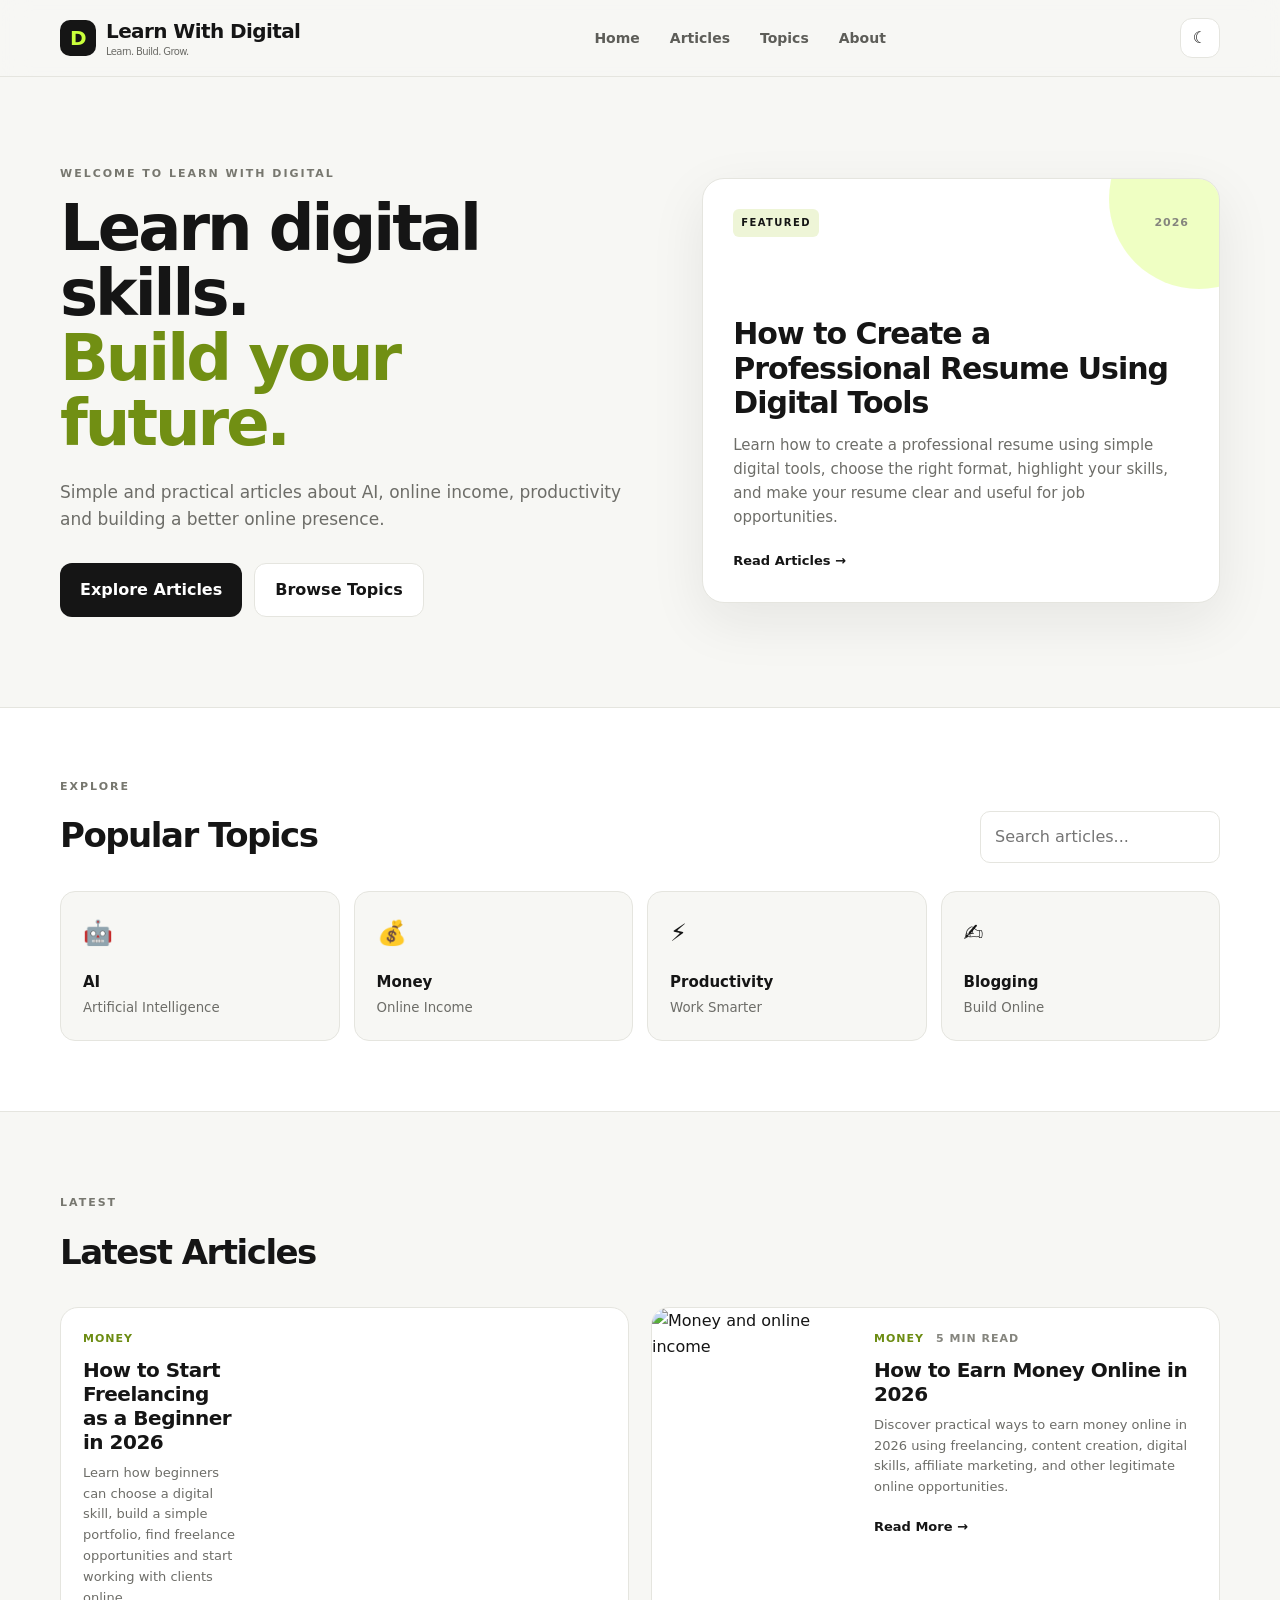
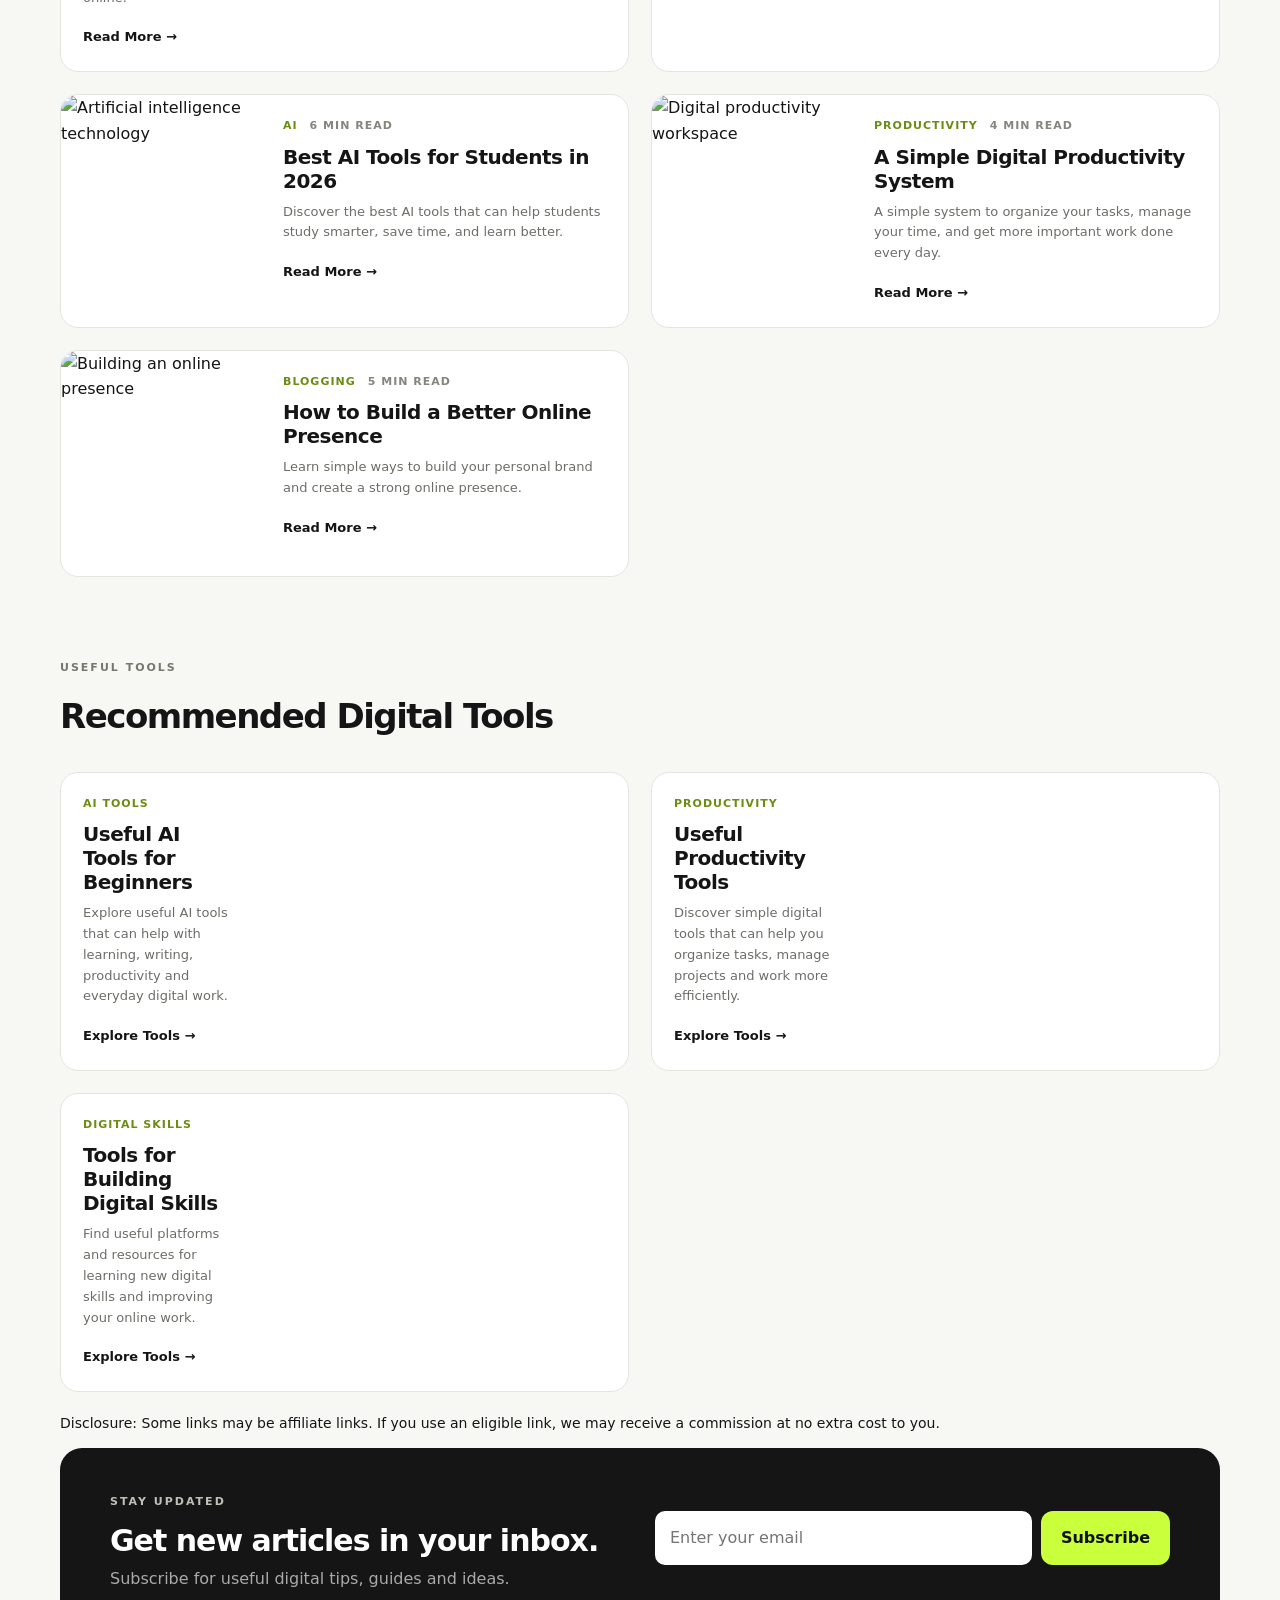
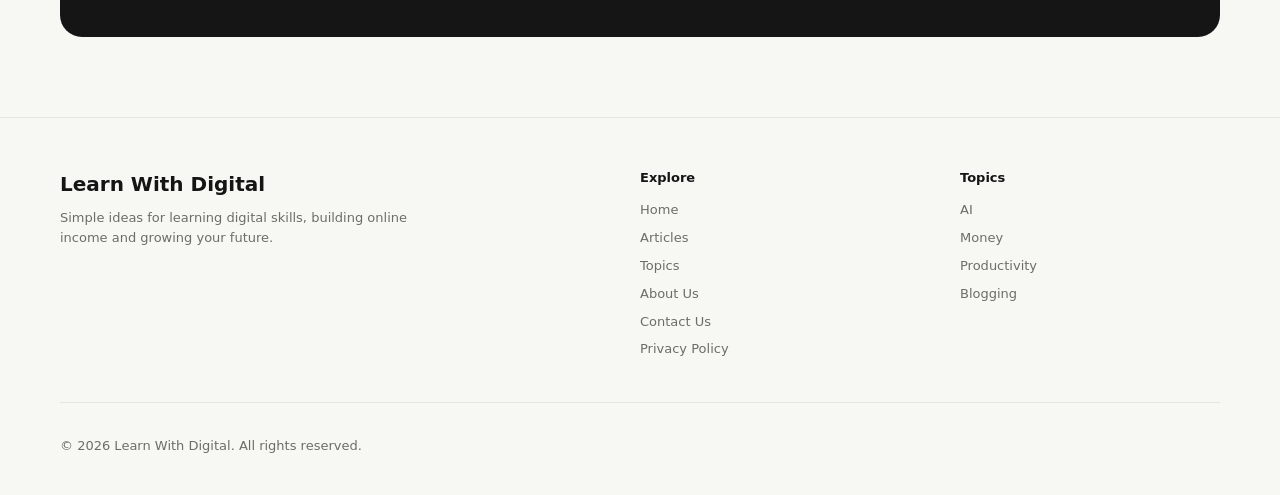
==== index.html @ 9a229167 "Update index.html" ====
<!DOCTYPE html>
<html lang="en">
<head>
  <meta charset="UTF-8" />
  <meta name="viewport" content="width=device-width, initial-scale=1.0" />

  <title>Learn With Digital - AI, Blogging, Online Earning & Digital Skills</title>
  <meta name="description" content="Learn With Digital shares practical guides on AI tools, online earning, freelancing, blogging, productivity and useful digital skills for beginners.">
  <meta name="robots" content="index, follow">
    

  <link rel="stylesheet" href="style.css" />
</head>

<body>

  <!-- HEADER -->
  <header class="site-header">
    <div class="container header-inner">

      <a href="#" class="brand">
        <span class="logo-mark">D</span>

        <span class="brand-text">
          <span class="brand-name">Learn With Digital</span>
          <span class="brand-sub">Learn. Build. Grow.</span>
        </span>
      </a>

      <nav class="nav" id="mainNav">
        <a href="#home">Home</a>
        <a href="#articles">Articles</a>
        <a href="#topics">Topics</a>
        <a href="about.html/about.html">About</a>
      </nav>

      <div class="header-actions">
        <button id="themeBtn" class="icon-btn" type="button" aria-label="Toggle dark mode">
          ☾
        </button>

        <button
          id="menuBtn"
          class="menu-btn"
          type="button"
          aria-label="Open menu"
          aria-expanded="false"
        >
          ☰
        </button>
      </div>

    </div>
  </header>


  <main>

    <!-- HERO -->
    <section class="hero" id="home">
      <div class="container hero-grid">

        <div class="hero-content">
          <span class="eyebrow">WELCOME TO LEARN WITH DIGITAL</span>

          <h1>
            Learn digital skills.
            <span>Build your future.</span>
          </h1>

          <p>
            Simple and practical articles about AI, online income,
            productivity and building a better online presence.
          </p>

          <div class="hero-actions">
            <a href="#articles" class="btn">Explore Articles</a>
            <a href="#topics" class="btn btn-secondary">Browse Topics</a>
          </div>
        </div>

        <!-- FEATURED ARTICLE -->
        <article class="featured">

          <div class="featured-top">
            <span class="tag">FEATURED</span>
            <span class="meta">2026</span>
          </div>

          <div class="featured-body">
          <h2>How to Create a Professional Resume Using Digital Tools</h2>

            <p>
              Learn how to create a professional resume using simple digital tools, choose the right format, highlight your skills, and make your resume clear and useful for job opportunities.
            </p>

            <a href="#" class="read-more" data-title="How to Create a Professional Resume Using Digital Tools">
  Read Articles →
</a>
          </div>

        </article>

      </div>
    </section>


    <!-- POPULAR TOPICS -->
    <section class="popular" id="topics">
      <div class="container">

        <div class="section-head">
          <div>
            <span class="eyebrow">EXPLORE</span>
            <h2>Popular Topics</h2>
          </div>

          <input
            type="search"
            id="searchInput"
            placeholder="Search articles..."
            aria-label="Search articles"
          />
        </div>


        <div class="topic-grid">

          <button class="topic" type="button" data-category="AI">
            <span class="topic-icon">🤖</span>
            <strong>AI</strong>
            <small>Artificial Intelligence</small>
          </button>

          <button class="topic" type="button" data-category="Money">
            <span class="topic-icon">💰</span>
            <strong>Money</strong>
            <small>Online Income</small>
          </button>

          <button class="topic" type="button" data-category="Productivity">
            <span class="topic-icon">⚡</span>
            <strong>Productivity</strong>
            <small>Work Smarter</small>
          </button>

          <button class="topic" type="button" data-category="Blogging">
            <span class="topic-icon">✍</span>
            <strong>Blogging</strong>
            <small>Build Online</small>
          </button>

        </div>

      </div>
    </section>


    <!-- LATEST ARTICLES -->
    <section class="latest" id="articles">
      <div class="container">

        <div class="section-head">
          <div>
            <span class="eyebrow">LATEST</span>
            <h2>Latest Articles</h2>
          </div>
        </div>

 <div class="post-grid">
        <article class="post" data-category="Money" data-title="How to Start Freelancing as a Beginner in 2026">
  <div class="post-body">
    <div class="meta">
      <span>Money</span>
    </div>

    <h3>How to Start Freelancing as a Beginner in 2026</h3>

    <p>
      Learn how beginners can choose a digital skill, build a simple portfolio,
      find freelance opportunities and start working with clients online.
    </p>

    <a href="#" class="read-more" data-title="How to Start Freelancing as a Beginner in 2026">
    Read More →
</a>
  </div>
</article>
          <!-- ARTICLE 1 -->
          <article
            class="post"
            data-category="Money"
            data-title="How to Earn Money Online in 2026"
          >

            <div class="post-cover">
              <img
                src="https://images.unsplash.com/photo-1554224155-6726b3ff858f?auto=format&fit=crop&w=900&q=80"
                alt="Money and online income"
              />
            </div>

            <div class="post-body">

              <div class="meta">
                <span>Money</span>
                <span>5 min read</span>
              </div>

              <h3>How to Earn Money Online in 2026</h3>

              <p>
  Discover practical ways to earn money online in 2026 using
  freelancing, content creation, digital skills, affiliate marketing,
  and other legitimate online opportunities.
</p>

              <a
                href="#"
                class="read-more"
                data-title="How to Earn Money Online in 2026"
              >
                Read More →
              </a>

            </div>
          </article>


          <!-- ARTICLE 2 -->
          <article
            class="post"
            data-category="AI"
            data-title="Best AI Tools for Students in 2026"
          >

            <div class="post-cover">
              <img
                src="https://images.unsplash.com/photo-1677442136019-21780ecad995?auto=format&fit=crop&w=900&q=80"
                alt="Artificial intelligence technology"
              />
            </div>

            <div class="post-body">

              <div class="meta">
                <span>AI</span>
                <span>6 min read</span>
              </div>

              <h3>Best AI Tools for Students in 2026</h3>

              <p>
                Discover the best AI tools that can help students study
                smarter, save time, and learn better.
              </p>

              <a
  href="ai-learning-tools.html"
  class="read-more"
                data-title="Best AI Tools for Students in 2026"
              >
                Read More →
              </a>

            </div>
          </article>


          <!-- ARTICLE 3 -->
          <article
            class="post"
            data-category="Productivity"
            data-title="A Simple Digital Productivity System"
          >

            <div class="post-cover">
              <img
                src="https://images.unsplash.com/photo-1499750310107-5fef28a66643?auto=format&fit=crop&w=900&q=80"
                alt="Digital productivity workspace"
              />
            </div>

            <div class="post-body">

              <div class="meta">
                <span>Productivity</span>
                <span>4 min read</span>
              </div>

              <h3>A Simple Digital Productivity System</h3>

              <p>
                A simple system to organize your tasks, manage your time,
                and get more important work done every day.
              </p>

              <a
                href="#"
                class="read-more"
                data-title="A Simple Digital Productivity System"
              >
                Read More →
              </a>

            </div>
          </article>


          <!-- ARTICLE 4 -->
          <article
            class="post"
            data-category="Blogging"
            data-title="How to Build a Better Online Presence"
          >

            <div class="post-cover">
              <img
                src="https://images.unsplash.com/photo-1556761175-b413da4baf72?auto=format&fit=crop&w=900&q=80"
                alt="Building an online presence"
              />
            </div>

            <div class="post-body">

              <div class="meta">
                <span>Blogging</span>
                <span>5 min read</span>
              </div>

              <h3>How to Build a Better Online Presence</h3>

              <p>
                Learn simple ways to build your personal brand and create
                a strong online presence.
              </p>

              <a
                href="#"
                class="read-more"
                data-title="How to Build a Better Online Presence"
              >
                Read More →
              </a>

            </div>
          </article>

        </div>


        <!-- EMPTY SEARCH RESULT -->
        <div class="empty" id="emptyState" hidden>
          <h3>No articles found</h3>
          <p>Try a different search or choose another topic.</p>
        </div>

      </div>
    </section>

<!-- RECOMMENDED DIGITAL TOOLS -->
    <section class="recommended-tools">
      <div class="container">

        <div class="section-head">
          <div>
            <span class="eyebrow">USEFUL TOOLS</span>
            <h2>Recommended Digital Tools</h2>
          </div>
        </div>

        <div class="post-grid">

          <article class="post">
            <div class="post-body">
              <div class="meta">
                <span>AI Tools</span>
              </div>

              <h3>Useful AI Tools for Beginners</h3>

              <p>
                Explore useful AI tools that can help with learning,
                writing, productivity and everyday digital work.
              </p>

              <a href="#" class="read-more">
                Explore Tools →
              </a>
            </div>
          </article>

          <article class="post">
            <div class="post-body">
              <div class="meta">
                <span>Productivity</span>
              </div>

              <h3>Useful Productivity Tools</h3>

              <p>
                Discover simple digital tools that can help you
                organize tasks, manage projects and work more efficiently.
              </p>

              <a href="#" class="read-more">
                Explore Tools →
              </a>
            </div>
          </article>

          <article class="post">
            <div class="post-body">
              <div class="meta">
                <span>Digital Skills</span>
              </div>

              <h3>Tools for Building Digital Skills</h3>

              <p>
                Find useful platforms and resources for learning
                new digital skills and improving your online work.
              </p>

              <a href="#" class="read-more">
                Explore Tools →
              </a>
            </div>
          </article>

        </div>

        <p style="margin-top:20px; font-size:14px;">
          Disclosure: Some links may be affiliate links. If you use
          an eligible link, we may receive a commission at no extra
          cost to you.
        </p>

      </div>
    </section>
    <!-- NEWSLETTER -->
    <section class="newsletter">
      <div class="container">

        <div class="newsletter-inner">

          <div>
            <span class="eyebrow">STAY UPDATED</span>
            <h2>Get new articles in your inbox.</h2>
            <p>
              Subscribe for useful digital tips, guides and ideas.
            </p>
          </div>

          <form class="newsletter-form" id="subscribeForm">

            <input
              type="email"
              id="emailInput"
              placeholder="Enter your email"
              required
              aria-label="Email address"
            />

            <button type="submit" class="btn">
              Subscribe
            </button>

            <p id="formMessage"></p>

          </form>

        </div>

      </div>
    </section>

  </main>


  <!-- FOOTER -->
  <footer class="site-footer" id="about">
    <div class="container footer-grid">

      <div class="footer-brand">
        <h3>Learn With Digital</h3>
        <p>
          Simple ideas for learning digital skills,
          building online income and growing your future.
        </p>
      </div>

      <div>
  <h4>Explore</h4>
  <a href="#home">Home</a>
  <a href="#articles">Articles</a>
  <a href="#topics">Topics</a>
  <a href="about.html/about.html">About Us</a>
  <a href="contact page/contact.html">Contact Us</a>
  <a href="privacy.html">Privacy Policy</a>
</div>

      <div>
        <h4>Topics</h4>
        <a href="#topics">AI</a>
        <a href="#topics">Money</a>
        <a href="#topics">Productivity</a>
        <a href="#topics">Blogging</a>
      </div>

    </div>

    <div class="container footer-bottom">
      <p>
        © <span id="year"></span> Learn With Digital. All rights reserved.
      </p>
    </div>
  </footer>


  <!-- ARTICLE MODAL -->
  <div
    class="modal"
    id="articleModal"
    aria-hidden="true"
  >

    <div class="modal-card">

      <button
        class="close"
        id="closeModal"
        type="button"
        aria-label="Close article"
      >
        ×
      </button>

      <span class="tag">ARTICLE PREVIEW</span>

      <h2 id="modalTitle"></h2>

      <p id="articleModalContent"></p>

      <p class="modal-note">
        Tip: Keep learning, practice your skills and build something useful.
      </p>

    </div>

  </div>


  <script src="script.js"></script>

</body>
</html>
---- style.css ----
:root {
  --bg: #f7f7f4;
  --surface: #ffffff;
  --text: #151515;
  --muted: #6d6d68;
  --line: #e5e5df;
  --accent: #c9ff3b;
  --accent-dark: #99c900;
  --shadow: 0 18px 55px rgba(25, 25, 20, 0.08);
}

* {
  box-sizing: border-box;
}

html {
  scroll-behavior: smooth;
}

body {
  margin: 0;
  background: var(--bg);
  color: var(--text);
  font-family: Inter, system-ui, sans-serif;
  line-height: 1.6;
}

a {
  text-decoration: none;
  color: inherit;
}

button,
input {
  font: inherit;
}

button {
  color: inherit;
}

.container {
  width: min(1160px, 92%);
  margin: auto;
}


/* =========================
   HEADER
========================= */

.site-header {
  position: sticky;
  top: 0;
  z-index: 20;
  background: rgba(247, 247, 244, 0.9);
  backdrop-filter: blur(14px);
  border-bottom: 1px solid var(--line);
}

.header-inner {
  min-height: 76px;
  display: flex;
  align-items: center;
  justify-content: space-between;
  gap: 28px;
}

.brand {
  display: flex;
  align-items: center;
  gap: 10px;
  font-weight: 800;
  font-size: 20px;
  letter-spacing: -0.6px;
}

.logo-mark {
  display: grid;
  place-items: center;
  width: 36px;
  height: 36px;
  background: var(--text);
  color: var(--accent);
  border-radius: 10px;
  font-weight: 800;
}

.brand-text {
  display: flex;
  flex-direction: column;
  line-height: 1.1;
}

.brand-name {
  font-weight: 800;
}

.brand-sub {
  color: var(--muted);
  font-size: 10px;
  font-weight: 500;
  margin-top: 4px;
}

.nav {
  display: flex;
  align-items: center;
  gap: 30px;
}

.nav a {
  color: #5d5d58;
  font-size: 14px;
  font-weight: 600;
  transition: 0.2s;
}

.nav a:hover {
  color: var(--text);
}

.header-actions {
  display: flex;
  align-items: center;
  gap: 8px;
}

.icon-btn,
.menu-btn {
  border: 1px solid var(--line);
  background: var(--surface);
  border-radius: 12px;
  width: 40px;
  height: 40px;
  cursor: pointer;
}

.icon-btn:hover,
.menu-btn:hover {
  border-color: var(--accent-dark);
}

.menu-btn {
  display: none;
}


/* =========================
   HERO
========================= */

.hero {
  padding: 88px 0 90px;
}

.hero-grid {
  display: grid;
  grid-template-columns: 1.05fr 0.95fr;
  gap: 70px;
  align-items: center;
}

.eyebrow {
  display: block;
  font-size: 11px;
  letter-spacing: 2px;
  font-weight: 800;
  margin: 0 0 13px;
  color: #77776f;
}

.hero h1 {
  font-size: clamp(42px, 5vw, 70px);
  line-height: 1.02;
  letter-spacing: -3px;
  margin: 0 0 22px;
  max-width: 720px;
}

.hero h1 span {
  display: block;
  color: #718f13;
}

.hero p {
  max-width: 590px;
  color: var(--muted);
  font-size: 17px;
  margin: 0 0 30px;
}

.hero-actions {
  display: flex;
  gap: 12px;
  flex-wrap: wrap;
}

.btn {
  display: inline-flex;
  align-items: center;
  justify-content: center;
  border: 0;
  background: var(--text);
  color: white;
  padding: 13px 20px;
  border-radius: 12px;
  font-weight: 700;
  cursor: pointer;
  transition: 0.2s;
}

.btn:hover {
  transform: translateY(-2px);
  background: #2b2b2b;
}

.btn-secondary {
  background: var(--surface);
  color: var(--text);
  border: 1px solid var(--line);
}

.btn-secondary:hover {
  background: var(--surface);
}


/* =========================
   FEATURED CARD
========================= */

.featured {
  background: var(--surface);
  border: 1px solid var(--line);
  border-radius: 22px;
  overflow: hidden;
  box-shadow: var(--shadow);
  padding: 30px;
  position: relative;
}

.featured::before {
  content: "";
  position: absolute;
  width: 180px;
  height: 180px;
  border-radius: 50%;
  background: var(--accent);
  opacity: 0.3;
  right: -70px;
  top: -70px;
}

.featured-top {
  position: relative;
  display: flex;
  align-items: center;
  justify-content: space-between;
  margin-bottom: 80px;
}

.featured-body {
  position: relative;
}

.tag {
  display: inline-block;
  font-size: 10px;
  font-weight: 800;
  letter-spacing: 1.4px;
  background: #eef5d7;
  padding: 6px 8px;
  border-radius: 6px;
}

.featured h2 {
  font-size: 30px;
  line-height: 1.15;
  letter-spacing: -1px;
  margin: 0 0 12px;
}

.featured p {
  color: var(--muted);
  margin: 0 0 18px;
  font-size: 15px;
}

.read-more {
  font-size: 13px;
  font-weight: 800;
}

.read-more:hover {
  color: #718f13;
}


/* =========================
   TOPICS
========================= */

.popular {
  background: var(--surface);
  border-block: 1px solid var(--line);
  padding: 70px 0;
}

.section-head {
  display: flex;
  align-items: end;
  justify-content: space-between;
  gap: 20px;
  margin-bottom: 28px;
}

.section-head h2 {
  font-size: 34px;
  letter-spacing: -1.5px;
  margin: 0;
}

#searchInput {
  width: 240px;
  padding: 12px 14px;
  border: 1px solid var(--line);
  background: var(--surface);
  color: var(--text);
  border-radius: 10px;
  outline: none;
}

#searchInput:focus {
  border-color: var(--accent-dark);
}

.topic-grid {
  display: grid;
  grid-template-columns: repeat(4, 1fr);
  gap: 14px;
}

.topic {
  background: var(--bg);
  border: 1px solid var(--line);
  border-radius: 15px;
  text-align: left;
  padding: 22px;
  cursor: pointer;
  transition: 0.2s;
}

.topic:hover,
.topic.selected {
  transform: translateY(-3px);
  border-color: #b9d94a;
  box-shadow: 0 10px 30px rgba(0, 0, 0, 0.05);
}

.topic-icon {
  display: block;
  font-size: 24px;
  margin-bottom: 18px;
}

.topic strong {
  display: block;
  font-size: 15px;
}

.topic small {
  color: var(--muted);
  display: block;
  margin-top: 3px;
}


/* =========================
   ARTICLES
========================= */

.latest {
  padding: 82px 0;
}

.post-grid {
  display: grid;
  grid-template-columns: repeat(2, 1fr);
  gap: 22px;
}

.post {
  display: grid;
  grid-template-columns: 200px 1fr;
  background: var(--surface);
  border: 1px solid var(--line);
  border-radius: 18px;
  overflow: hidden;
  min-height: 225px;
  transition: 0.2s;
}

.post:hover {
  transform: translateY(-3px);
  box-shadow: var(--shadow);
}

.post-cover {
  min-height: 100%;
  overflow: hidden;
}

.post-cover img {
  width: 100%;
  height: 100%;
  min-height: 225px;
  object-fit: cover;
  display: block;
  transition: transform 0.4s;
}

.post:hover .post-cover img {
  transform: scale(1.05);
}

.post-body {
  padding: 22px;
}

.meta {
  display: flex;
  gap: 12px;
  font-size: 11px;
  color: #85857e;
  font-weight: 700;
  text-transform: uppercase;
  letter-spacing: 1px;
}

.meta span:first-child {
  color: #6c8c12;
}

.post h3 {
  font-size: 20px;
  line-height: 1.2;
  margin: 10px 0 9px;
  letter-spacing: -0.5px;
}

.post p {
  font-size: 13px;
  color: var(--muted);
  margin: 0 0 15px;
}

.empty {
  text-align: center;
  color: var(--muted);
  padding: 30px;
}


/* =========================
   NEWSLETTER
========================= */

.newsletter {
  padding: 0 0 80px;
}

.newsletter-inner {
  background: var(--text);
  color: #fff;
  border-radius: 22px;
  padding: 45px 50px;
  display: grid;
  grid-template-columns: 1fr 1fr;
  gap: 30px;
  align-items: center;
}

.newsletter .eyebrow {
  color: #bfc1b6;
}

.newsletter h2 {
  font-size: 30px;
  line-height: 1.1;
  margin: 0 0 9px;
  letter-spacing: -1px;
}

.newsletter p {
  color: #aaa;
  margin: 0;
}

.newsletter-form {
  display: flex;
  gap: 9px;
  flex-wrap: wrap;
}

.newsletter input {
  min-width: 0;
  flex: 1;
  border: 0;
  border-radius: 10px;
  padding: 14px 15px;
  outline: none;
}

.newsletter .btn {
  background: var(--accent);
  color: #101010;
}

.newsletter .btn:hover {
  background: #d7ff68;
}

#formMessage {
  width: 100%;
  color: var(--accent) !important;
  font-size: 13px;
}


/* =========================
   FOOTER
========================= */

.site-footer {
  border-top: 1px solid var(--line);
  padding: 50px 0 25px;
  color: var(--muted);
  font-size: 13px;
}

.footer-grid {
  display: grid;
  grid-template-columns: 2fr 1fr 1fr;
  gap: 60px;
  padding-bottom: 35px;
}

.footer-brand h3 {
  color: var(--text);
  margin: 0 0 8px;
  font-size: 20px;
}

.footer-brand p {
  max-width: 380px;
  margin: 0;
}

.footer-grid h4 {
  color: var(--text);
  margin: 0 0 12px;
}

.footer-grid a {
  display: block;
  margin-bottom: 7px;
}

.footer-grid a:hover {
  color: var(--text);
}

.footer-bottom {
  border-top: 1px solid var(--line);
  padding-top: 20px;
}


/* =========================
   MODAL
========================= */

.modal {
  position: fixed;
  inset: 0;
  background: rgba(0, 0, 0, 0.55);
  display: none;
  place-items: center;
  padding: 20px;
  z-index: 50;
}

.modal.show {
  display: grid;
}

.modal-card {
  background: var(--surface);
  max-width: 570px;
  width: 100%;
  padding: 38px;
  border-radius: 20px;
  position: relative;
  box-shadow: 0 30px 80px rgba(0, 0, 0, 0.25);
  max-height: 85vh;
  overflow-y: auto;
}

.modal-card h2 {
  font-size: 30px;
  line-height: 1.15;
  margin: 18px 0 15px;
}

.modal-card p {
  color: var(--muted);
}

.modal-note {
  font-size: 13px;
  border-top: 1px solid var(--line);
  padding-top: 15px;
  margin-top: 22px !important;
}

.close {
  position: absolute;
  right: 14px;
  top: 10px;
  border: 0;
  background: none;
  color: var(--text);
  font-size: 28px;
  cursor: pointer;
}


/* =========================
   DARK MODE
========================= */

body.dark {
  --bg: #11120f;
  --surface: #1a1b18;
  --text: #f3f3ed;
  --muted: #aaa9a0;
  --line: #30312b;
}

.dark .site-header {
  background: rgba(17, 18, 15, 0.9);
}

.dark .nav a {
  color: #aaa9a0;
}

.dark .nav a:hover {
  color: var(--text);
}

.dark .topic {
  background: #151612;
}

.dark #searchInput {
  color: var(--text);
}

.dark .btn-secondary {
  color: var(--text);
}

.dark .tag {
  background: #303a1a;
}

.dark .featured::before {
  background: var(--accent);
}

.dark .logo-mark {
  background: var(--text);
  color: var(--bg);
}


/* =========================
   TABLET
========================= */

@media (max-width: 900px) {

  .hero-grid {
    grid-template-columns: 1fr;
    gap: 45px;
  }

  .topic-grid {
    grid-template-columns: repeat(2, 1fr);
  }

  .post-grid {
    grid-template-columns: 1fr;
  }

  .newsletter-inner {
    grid-template-columns: 1fr;
  }

  .footer-grid {
    grid-template-columns: 1fr 1fr;
  }

}


/* =========================
   MOBILE
========================= */

@media (max-width: 700px) {

  .header-inner {
    min-height: 68px;
  }

  .nav {
    display: none;
    position: absolute;
    left: 4%;
    right: 4%;
    top: 74px;
    background: var(--surface);
    border: 1px solid var(--line);
    border-radius: 14px;
    padding: 18px;
    flex-direction: column;
    align-items: flex-start;
    gap: 15px;
    box-shadow: var(--shadow);
  }

  .nav.open {
    display: flex;
  }

  .menu-btn {
    display: block;
  }

  .hero {
    padding: 60px 0;
  }

  .hero h1 {
    letter-spacing: -2px;
  }

  .section-head {
    align-items: flex-start;
    flex-direction: column;
  }

  #searchInput {
    width: 100%;
  }

  .topic-grid {
    grid-template-columns: 1fr 1fr;
  }

  .post {
    grid-template-columns: 1fr;
  }

  .post-cover {
    height: 190px;
  }

  .post-cover img {
    min-height: 190px;
  }

  .newsletter-inner {
    padding: 30px 25px;
  }

  .newsletter-form {
    flex-direction: column;
  }

  .newsletter input,
  .newsletter .btn {
    width: 100%;
  }

  .footer-grid {
    grid-template-columns: 1fr;
    gap: 25px;
  }

}


/* =========================
   SMALL MOBILE
========================= */

@media (max-width: 480px) {

  .topic-grid {
    grid-template-columns: 1fr;
  }

  .hero h1 {
    font-size: 42px;
  }

  .featured {
    padding: 24px;
  }

  .featured-top {
    margin-bottom: 55px;
  }

  .featured h2 {
    font-size: 25px;
  }

  .modal-card {
    padding: 30px 24px;
  }

}
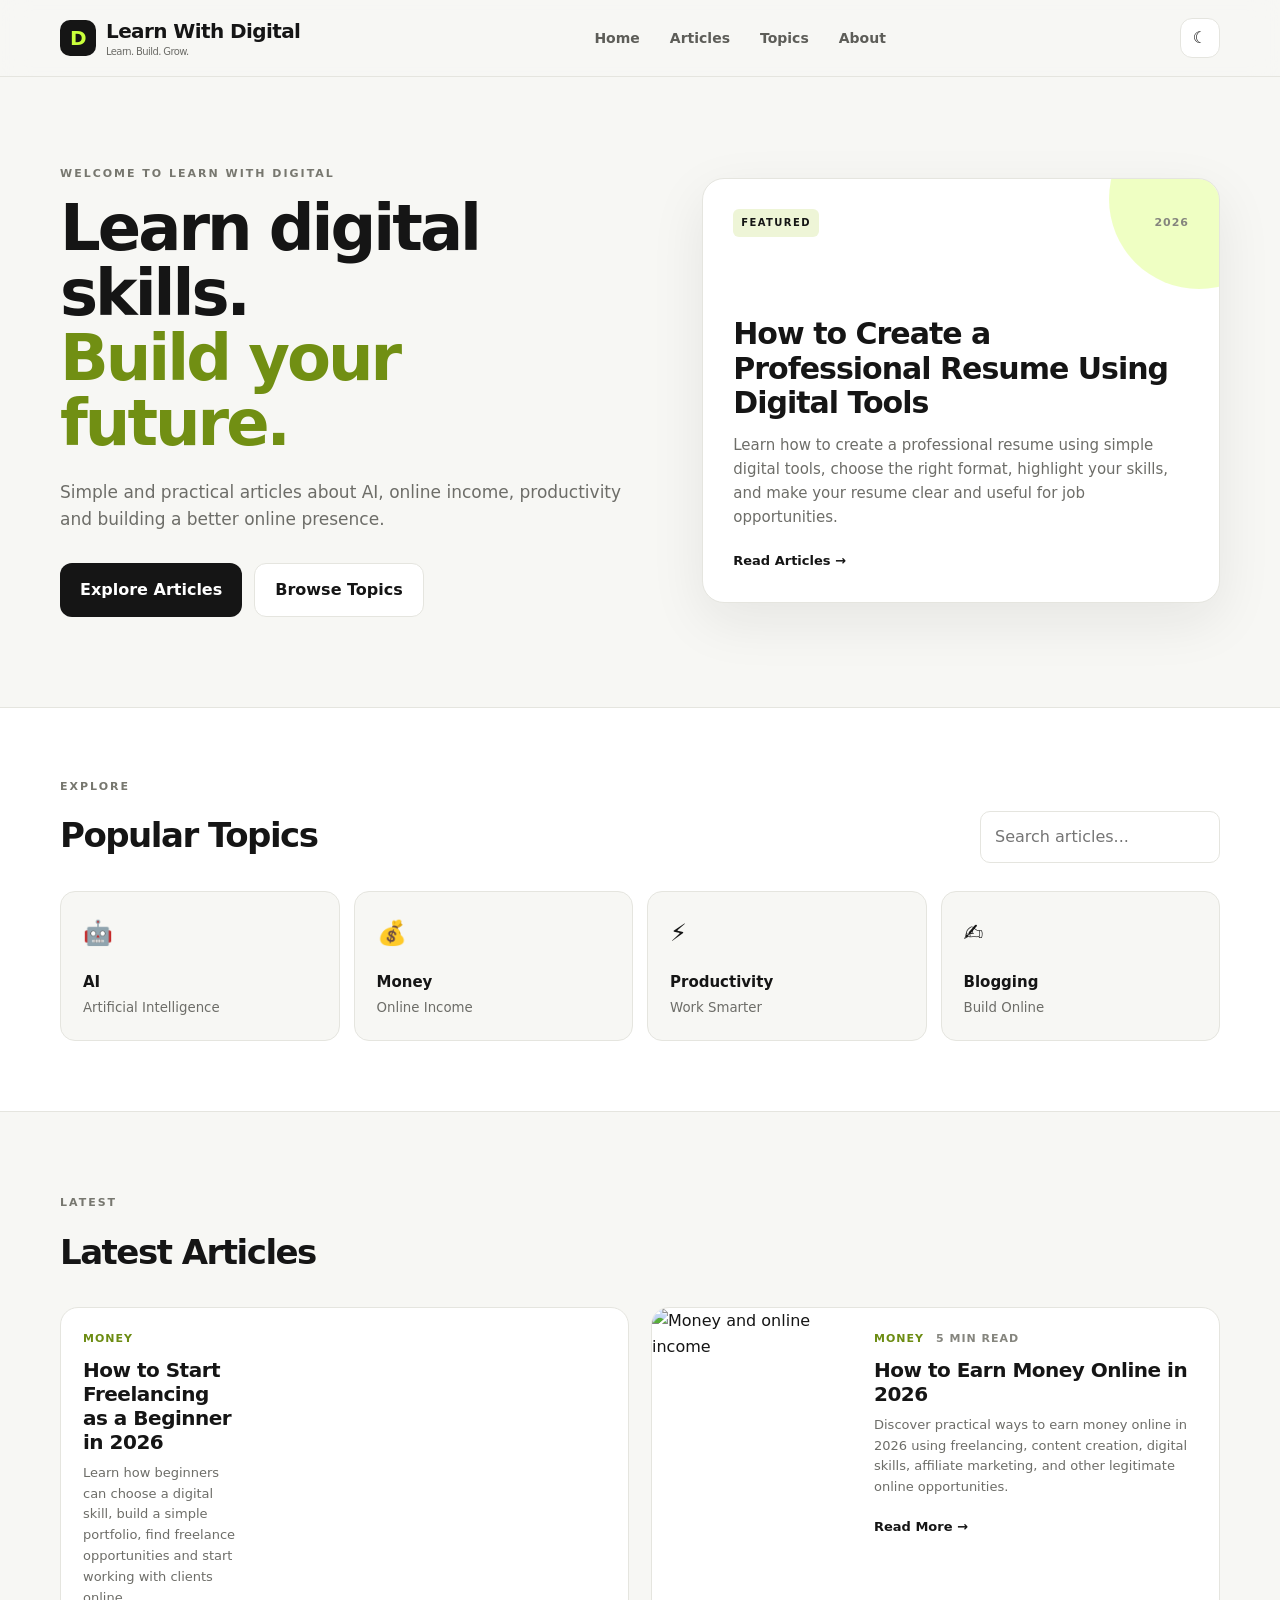
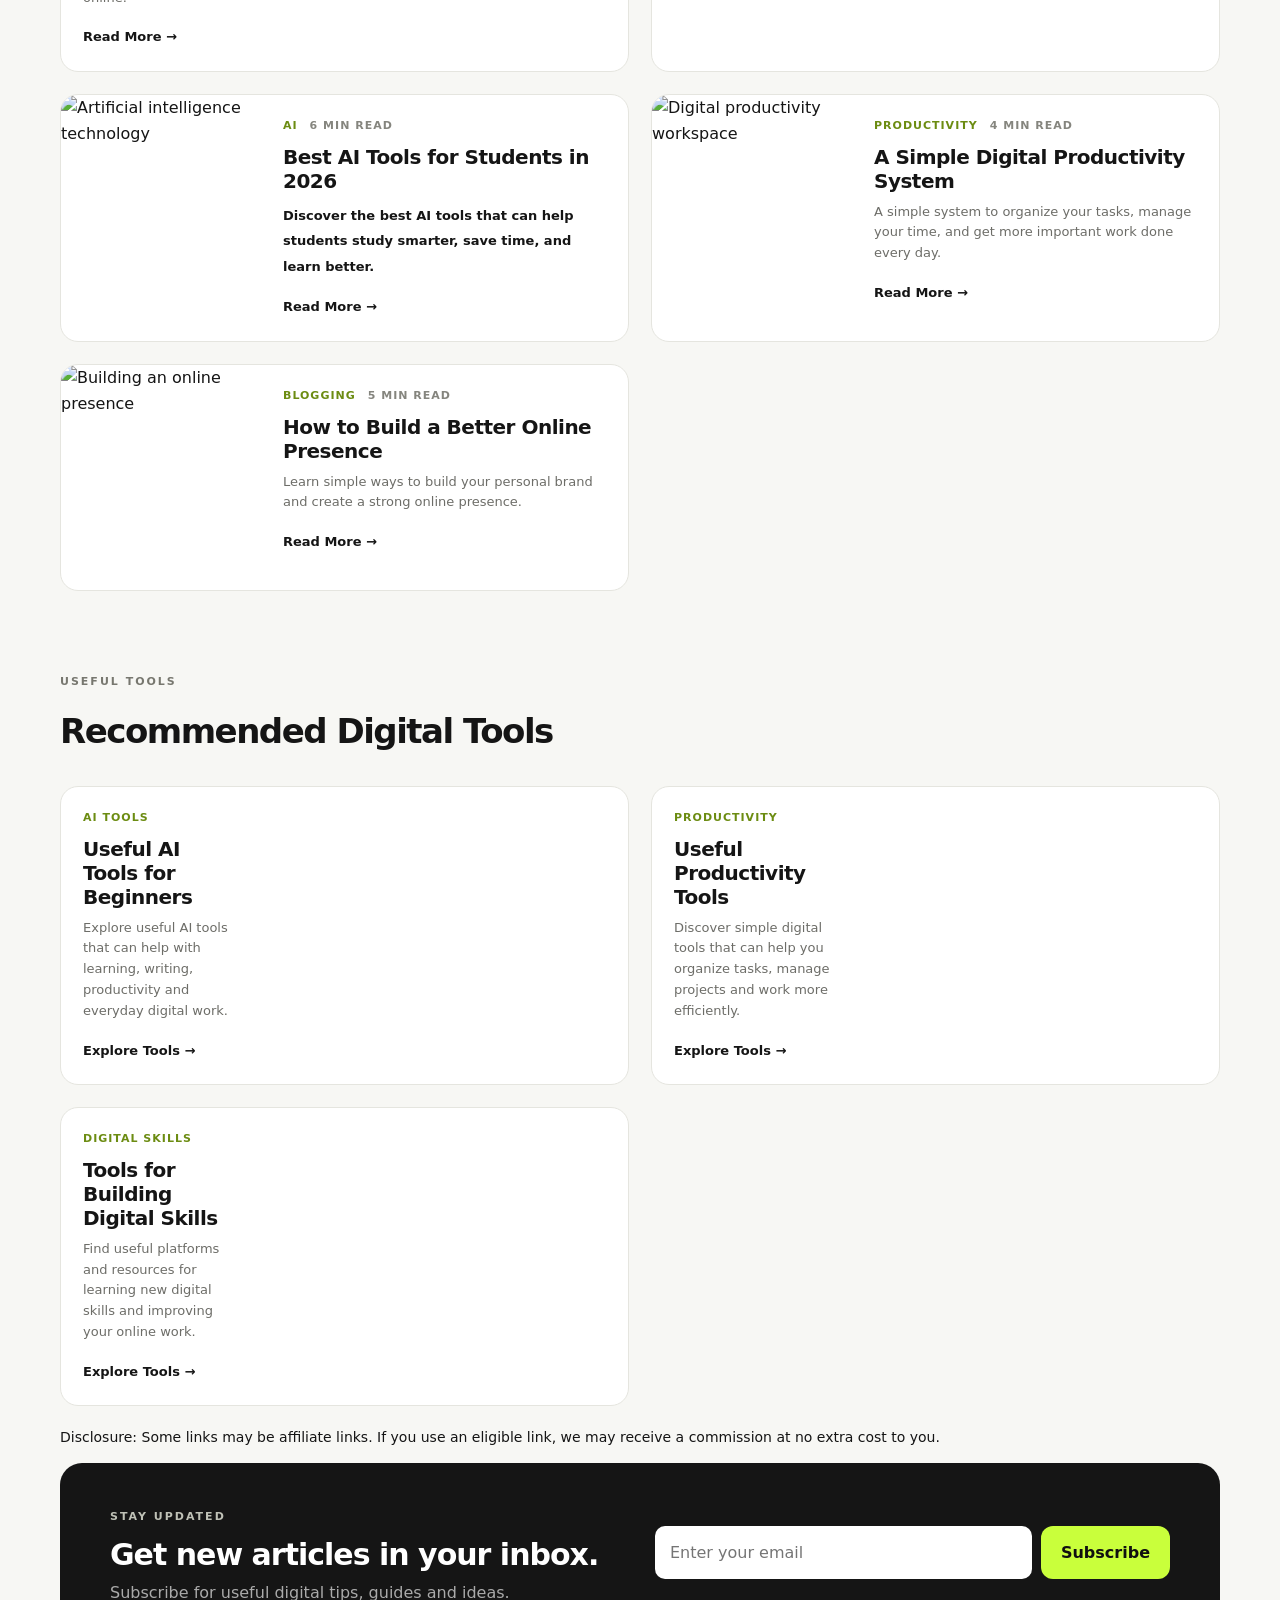
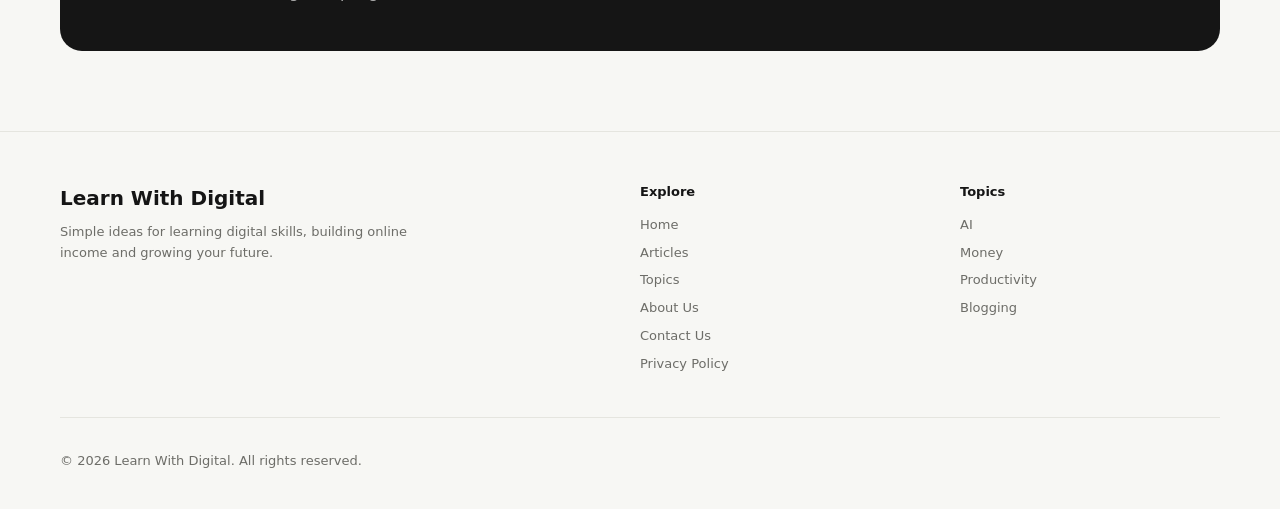
==== commit 6ad3db90: "Update index.html" ====
--- a/index.html
+++ b/index.html
@@ -181,7 +181,7 @@
       find freelance opportunities and start working with clients online.
     </p>
 
-    <a href="#" class="read-more" data-title="How to Start Freelancing as a Beginner in 2026">
+    <a href="freelancing-for-beginners.html" class="read-more">
     Read More →
 </a>
   </div>
@@ -249,6 +249,9 @@
               </div>
 
               <h3>Best AI Tools for Students in 2026</h3>
+              <a
+  href="ai-learn-tools.html"
+  class="read-more"
 
               <p>
                 Discover the best AI tools that can help students study
@@ -256,12 +259,11 @@
               </p>
 
               <a
-  href="ai-learning-tools.html"
+  href="ai-learn-tools.html"
   class="read-more"
-                data-title="Best AI Tools for Students in 2026"
-              >
-                Read More →
-              </a>
+>
+  Read More →
+</a>
 
             </div>
           </article>
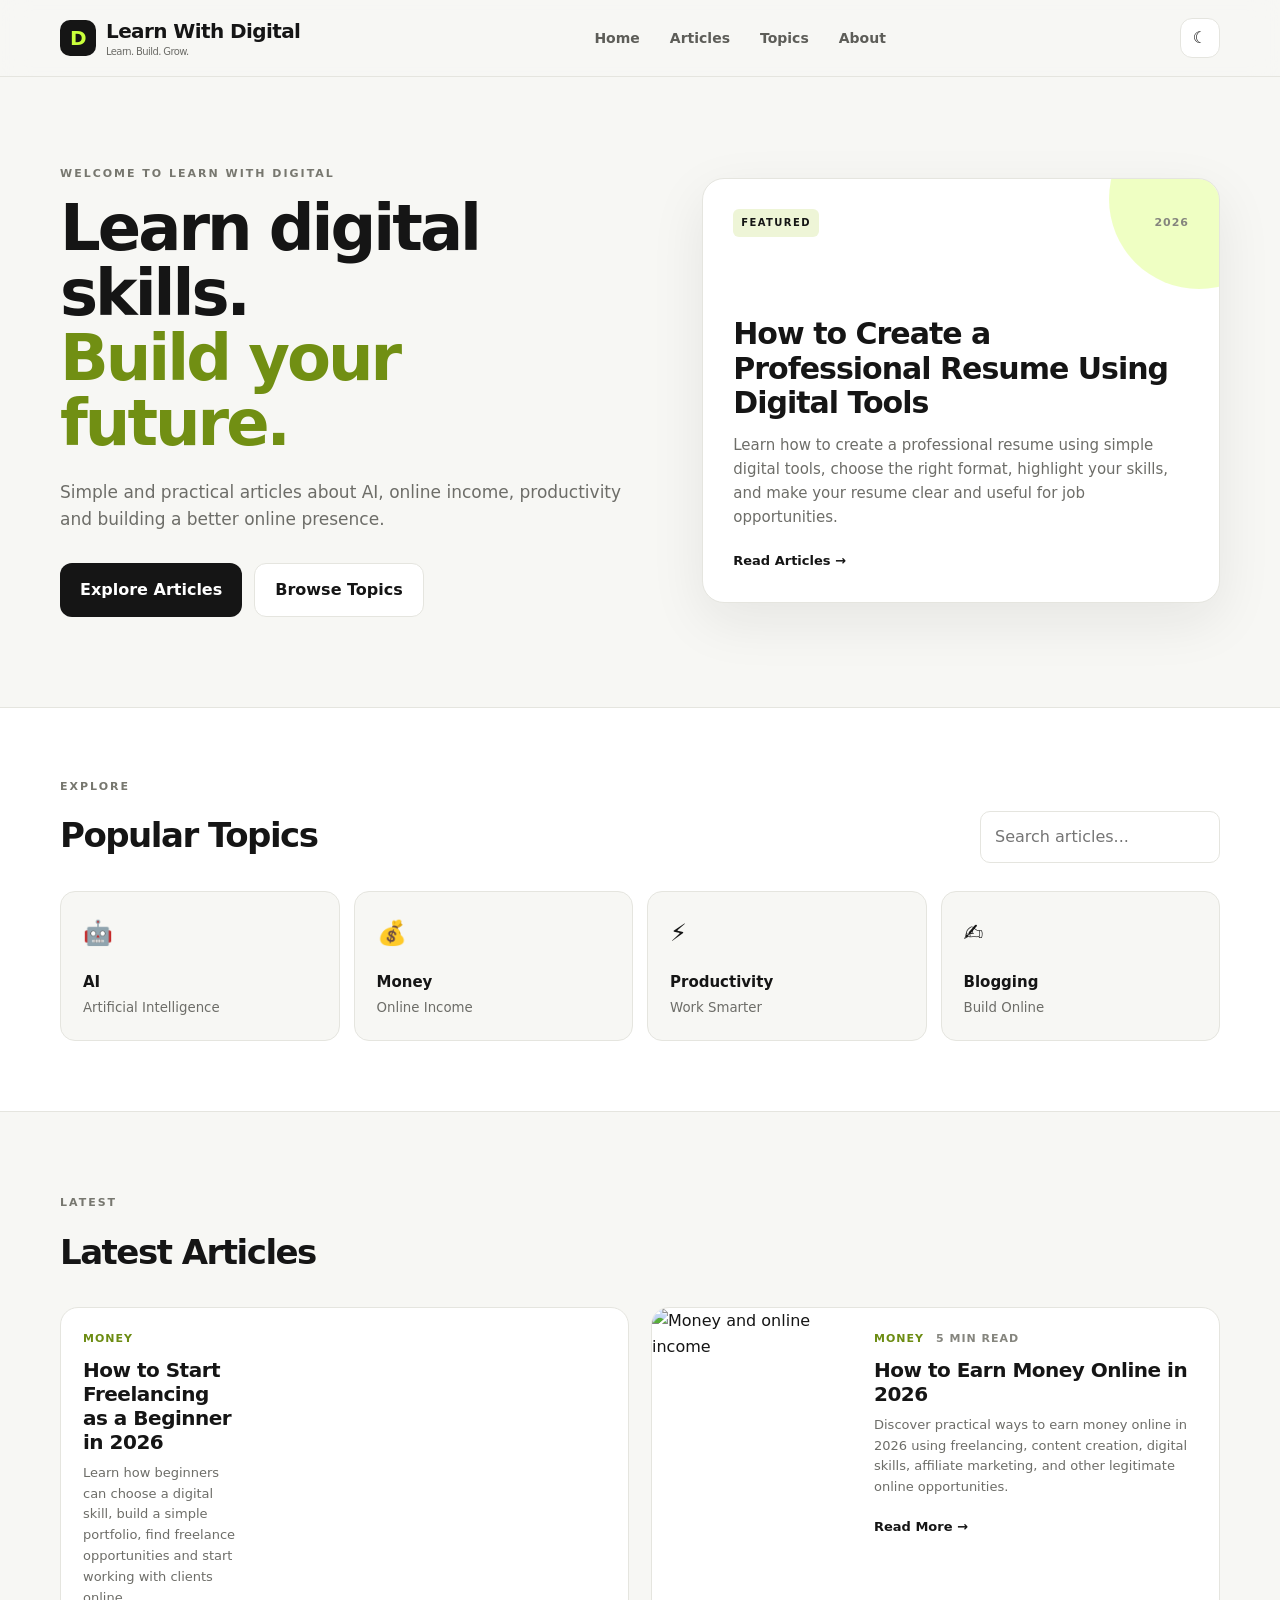
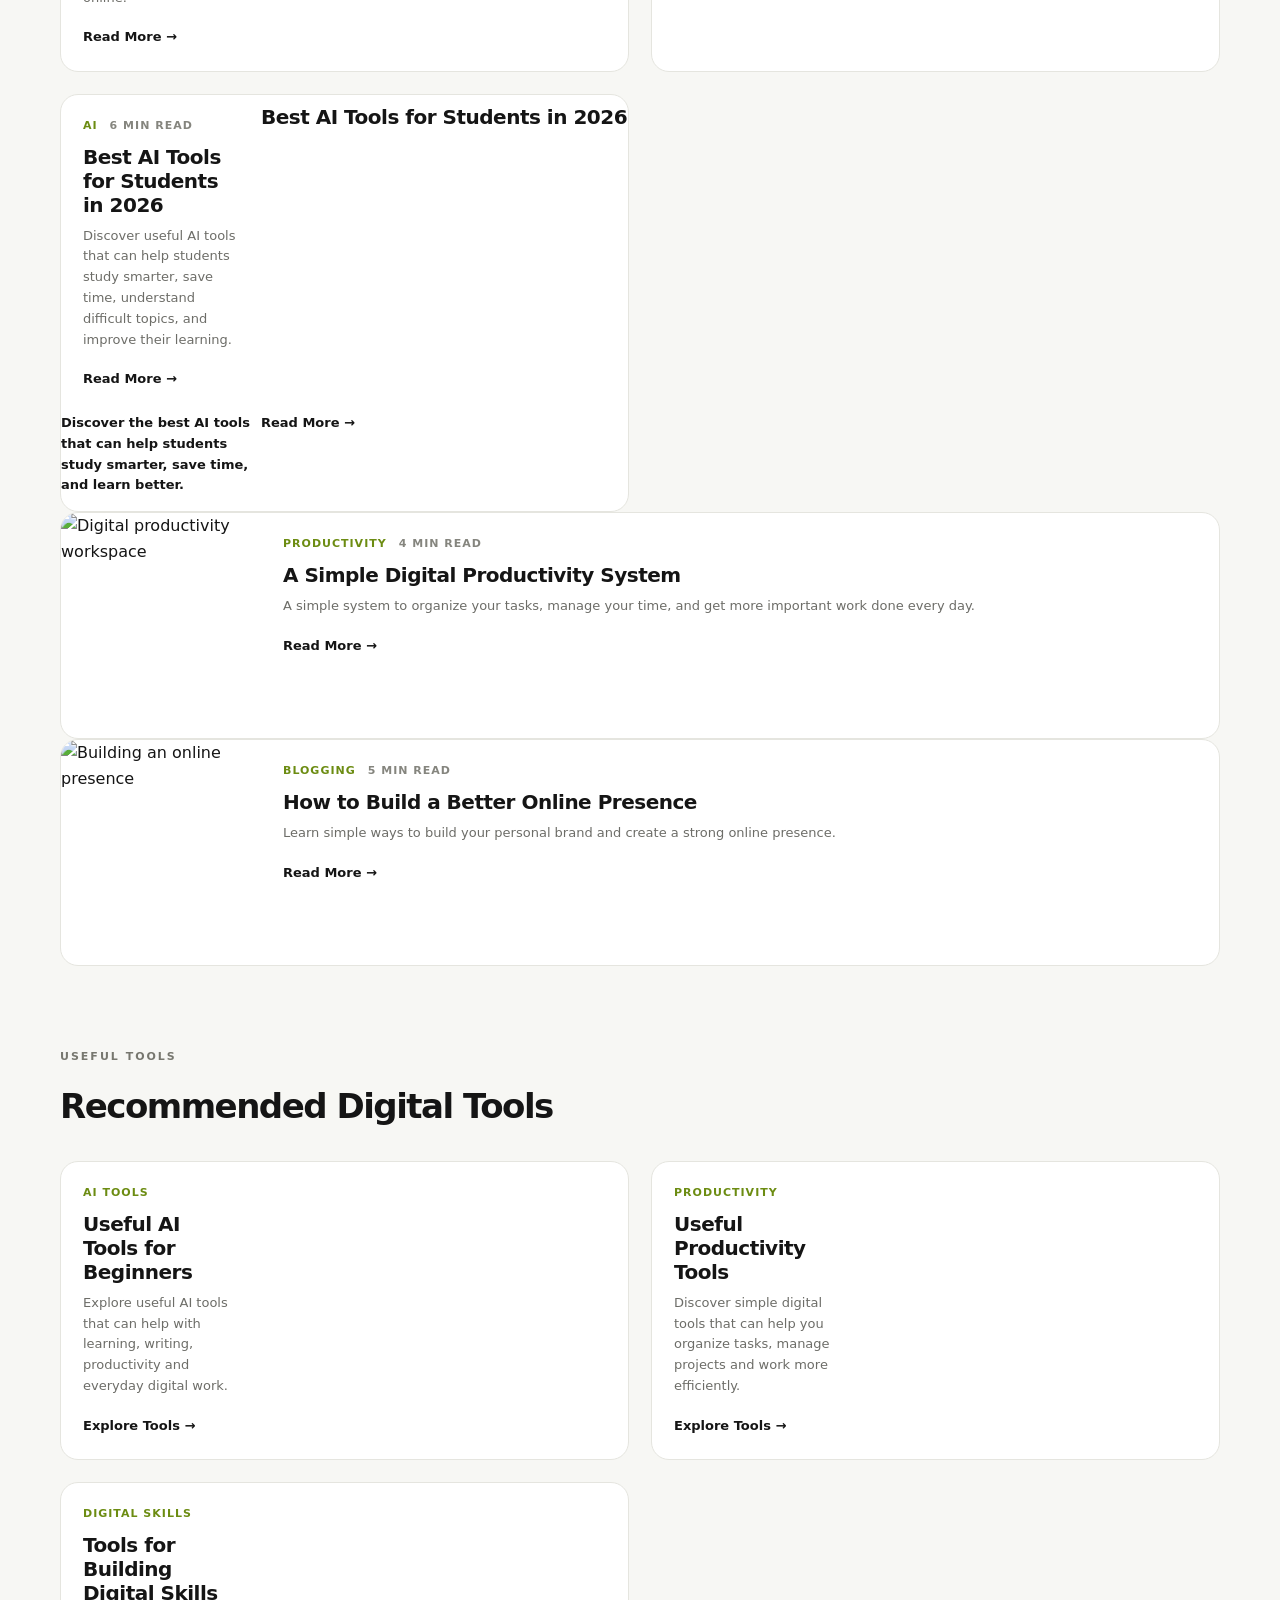
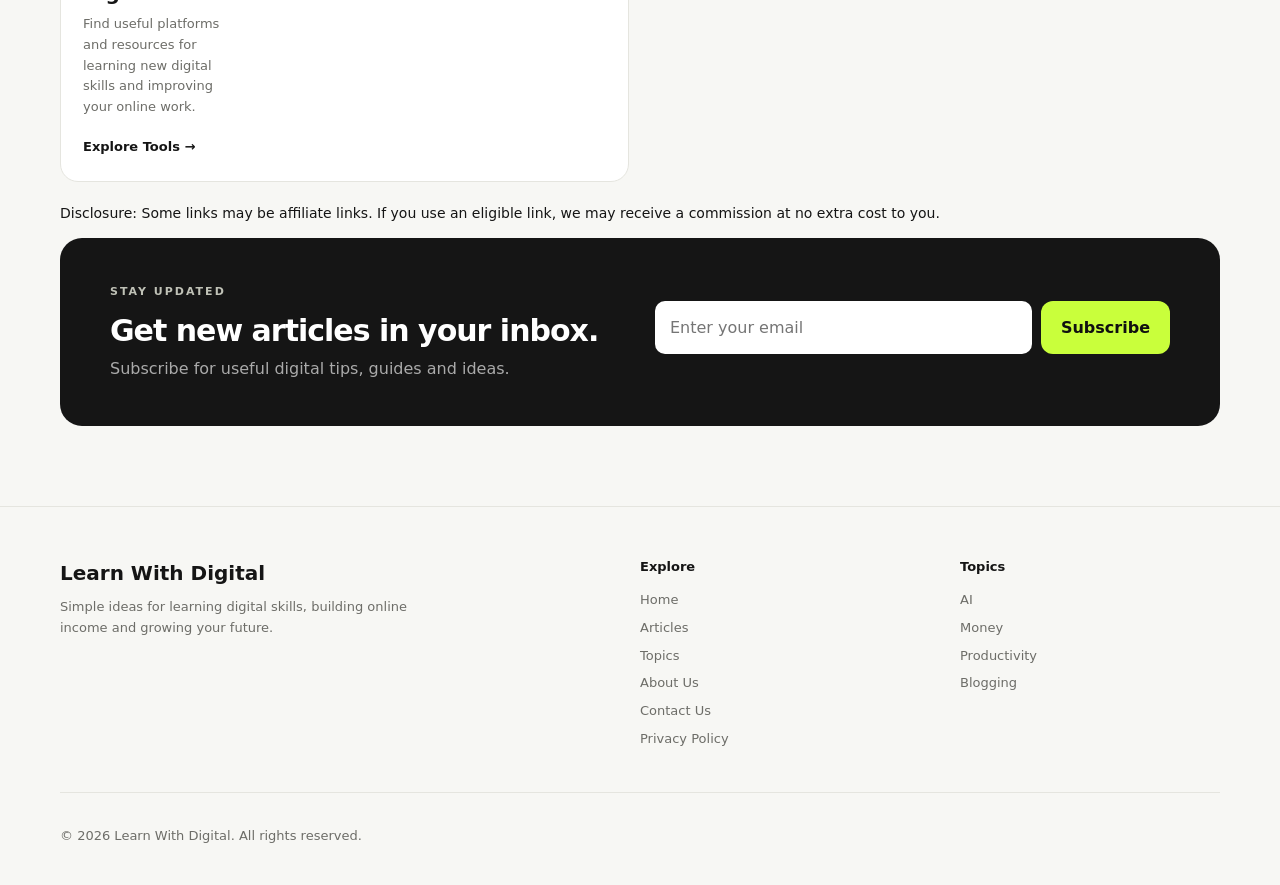
==== commit 0204ac33: "Update index.html" ====
--- a/index.html
+++ b/index.html
@@ -94,7 +94,7 @@
               Learn how to create a professional resume using simple digital tools, choose the right format, highlight your skills, and make your resume clear and useful for job opportunities.
             </p>
 
-            <a href="#" class="read-more" data-title="How to Create a Professional Resume Using Digital Tools">
+            <a href="resume-digital-tools.html" class="read-more">
   Read Articles →
 </a>
           </div>
@@ -215,13 +215,9 @@
   and other legitimate online opportunities.
 </p>
 
-              <a
-                href="#"
-                class="read-more"
-                data-title="How to Earn Money Online in 2026"
-              >
-                Read More →
-              </a>
+              <a href="online-earning-2026.html" class="read-more">
+  Read More →
+</a>
 
             </div>
           </article>
@@ -234,19 +230,28 @@
             data-title="Best AI Tools for Students in 2026"
           >
 
-            <div class="post-cover">
-              <img
-                src="https://images.unsplash.com/photo-1677442136019-21780ecad995?auto=format&fit=crop&w=900&q=80"
-                alt="Artificial intelligence technology"
-              />
-            </div>
-
-            <div class="post-body">
-
-              <div class="meta">
-                <span>AI</span>
-                <span>6 min read</span>
-              </div>
+            <div class="post-body">
+
+  <div class="meta">
+    <span>AI</span>
+    <span>6 min read</span>
+  </div>
+
+  <h3>Best AI Tools for Students in 2026</h3>
+
+  <p>
+    Discover useful AI tools that can help students study smarter,
+    save time, understand difficult topics, and improve their learning.
+  </p>
+
+  <a
+    href="ai-learn-tools.html"
+    class="read-more"
+  >
+    Read More →
+  </a>
+
+</div>
 
               <h3>Best AI Tools for Students in 2026</h3>
               <a
@@ -297,13 +302,9 @@
                 and get more important work done every day.
               </p>
 
-              <a
-                href="#"
-                class="read-more"
-                data-title="A Simple Digital Productivity System"
-              >
-                Read More →
-              </a>
+              <a href="digital-productivity-system.html" class="read-more">
+  Read More →
+</a>
 
             </div>
           </article>
@@ -338,12 +339,11 @@
               </p>
 
               <a
-                href="#"
-                class="read-more"
-                data-title="How to Build a Better Online Presence"
-              >
-                Read More →
-              </a>
+  href="online-presence-guide.html"
+  class="read-more"
+>
+  Read More →
+</a>
 
             </div>
           </article>
